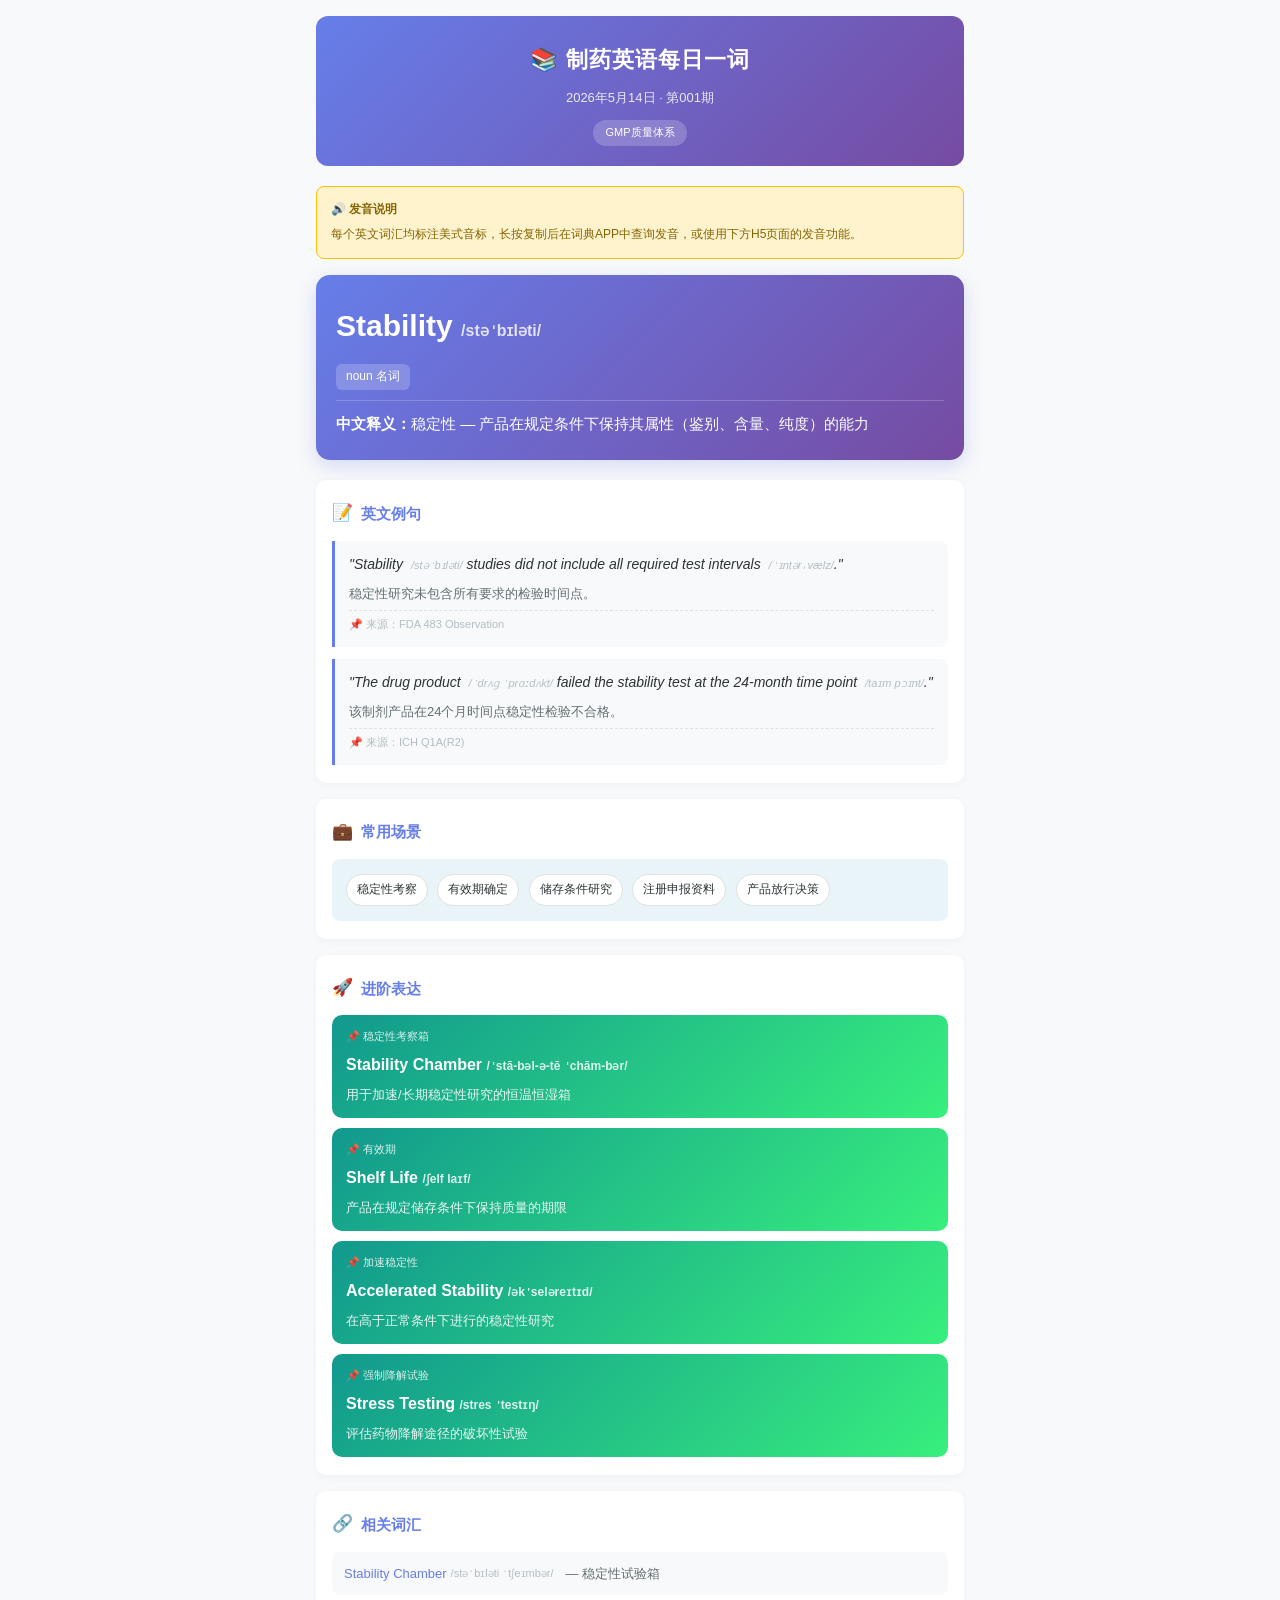
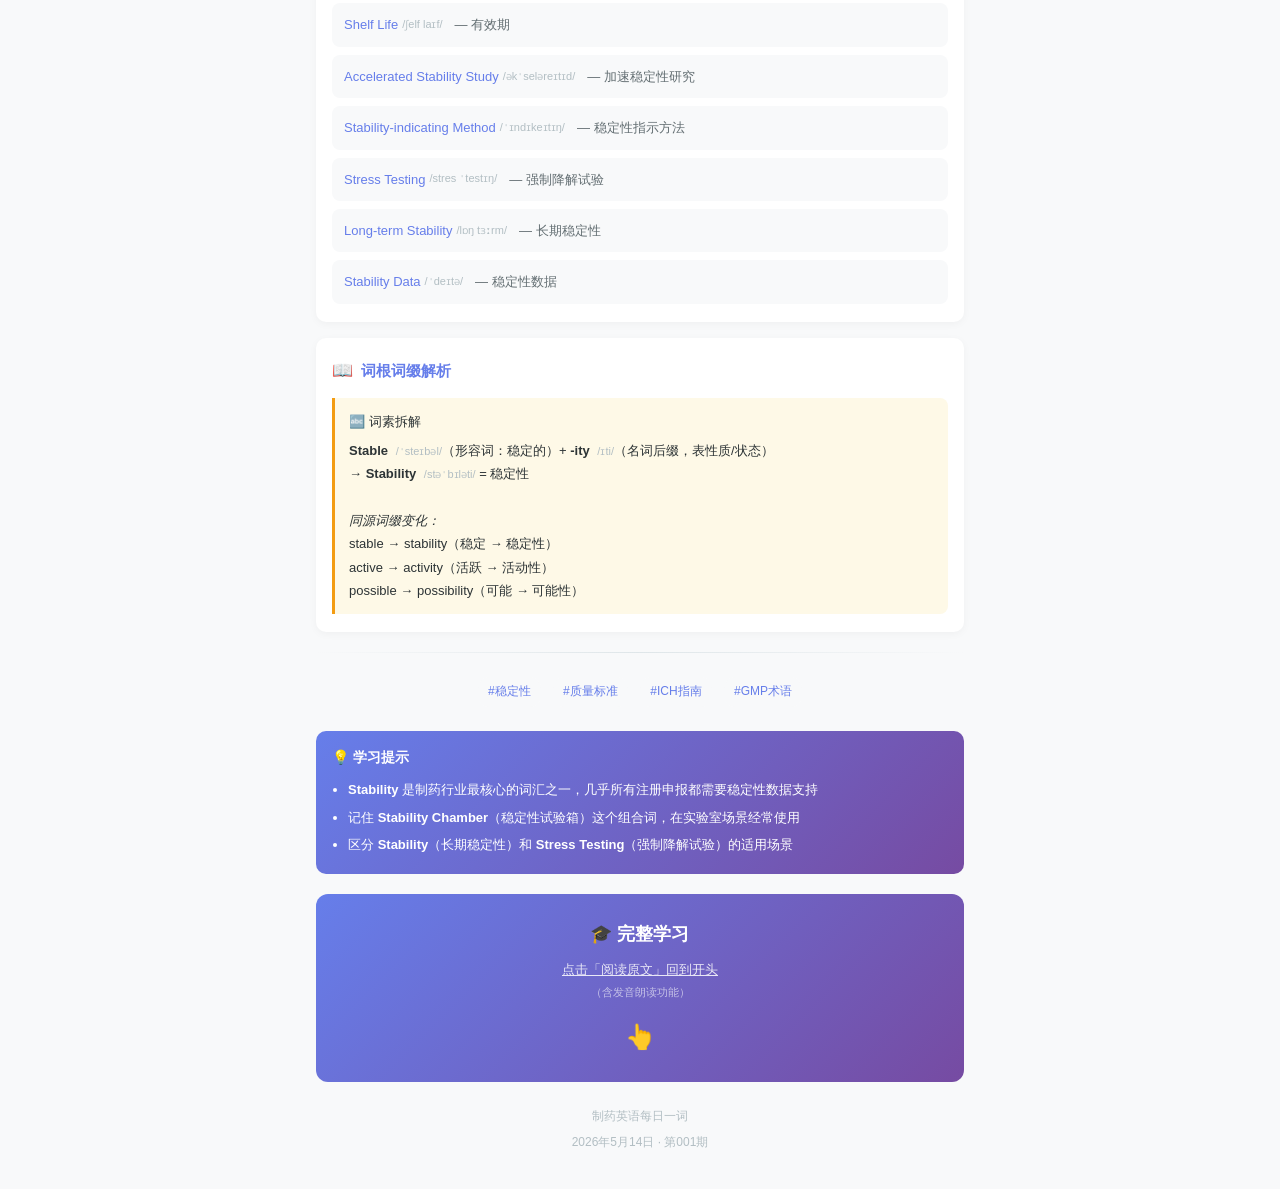
==== pharma-english-daily-2026-05-13.html @ dde08294 "Upload pharma-english-daily-2026-05-13.html" ====
<!DOCTYPE html>
<html lang="zh-CN">
<head>
    <meta charset="UTF-8">
    <meta name="viewport" content="width=device-width, initial-scale=1.0, maximum-scale=1.0, user-scalable=no">
    <title>📚 制药英语每日一词 | Stability 稳定性</title>
    <style>
        * { margin: 0; padding: 0; box-sizing: border-box; }
        body {
            font-family: -apple-system, BlinkMacSystemFont, "PingFang SC", "Microsoft YaHei", sans-serif;
            font-size: 16px;
            line-height: 1.8;
            color: #2d3436;
            background: #f8f9fa;
            max-width: 680px;
            margin: 0 auto;
            padding: 16px;
        }
        /* ===== 头部 ===== */
        .header {
            text-align: center;
            padding: 24px 16px 20px;
            background: linear-gradient(135deg, #667eea 0%, #764ba2 100%);
            border-radius: 12px;
            margin-bottom: 20px;
            color: white;
        }
        .header .title { font-size: 22px; font-weight: 700; margin-bottom: 6px; letter-spacing: 1px; }
        .header .meta { font-size: 13px; opacity: 0.85; margin-bottom: 8px; }
        .header .badge { display: inline-block; background: rgba(255,255,255,0.2); padding: 3px 12px; border-radius: 20px; font-size: 11px; }

        /* ===== 核心卡片 ===== */
        .word-card {
            background: linear-gradient(135deg, #667eea 0%, #764ba2 100%);
            color: white; padding: 24px 20px; border-radius: 14px; margin-bottom: 20px;
            box-shadow: 0 6px 20px rgba(102,126,234,0.25);
        }
        .word-card .word { font-size: 30px; font-weight: 700; margin-bottom: 8px; }
        .word-card .phonetic { font-size: 14px; opacity: 0.85; margin-bottom: 10px; }
        .word-card .pos { display: inline-block; background: rgba(255,255,255,0.2); padding: 2px 10px; border-radius: 6px; font-size: 12px; margin-bottom: 10px; }
        .word-card .def { font-size: 15px; padding-top: 10px; border-top: 1px solid rgba(255,255,255,0.2); line-height: 1.7; }

        /* ===== 内容区块 ===== */
        .section { background: white; border-radius: 10px; padding: 18px 16px; margin-bottom: 16px; box-shadow: 0 2px 8px rgba(0,0,0,0.04); }
        .section-title { font-size: 15px; font-weight: 600; color: #667eea; margin-bottom: 12px; display: flex; align-items: center; }
        .section-title .icon { margin-right: 8px; font-size: 17px; }

        /* ===== 例句/引用 ===== */
        .example { background: #f8f9fa; border-left: 3px solid #667eea; padding: 12px 14px; border-radius: 0 8px 8px 0; margin-bottom: 12px; }
        .example:last-child { margin-bottom: 0; }
        .example-en { font-style: italic; font-size: 14px; color: #2d3436; margin-bottom: 6px; line-height: 1.7; }
        .example-cn { font-size: 13px; color: #636e72; margin-bottom: 4px; }
        .example-source { font-size: 11px; color: #b2bec3; padding-top: 4px; border-top: 1px dashed #e0e0e0; }

        /* ===== 场景标签 ===== */
        .scenario { background: #e8f4f8; border-radius: 8px; padding: 12px 14px; }
        .scenario-tag { display: inline-block; background: white; padding: 4px 10px; border-radius: 20px; font-size: 12px; margin: 3px 5px 3px 0; color: #2d3436; border: 1px solid #e0e0e0; }

        /* ===== 进阶卡片 ===== */
        .advanced { background: linear-gradient(135deg, #11998e 0%, #38ef7d 100%); color: white; border-radius: 10px; padding: 12px 14px; margin-bottom: 10px; }
        .advanced:last-child { margin-bottom: 0; }
        .advanced-label { font-size: 11px; opacity: 0.85; margin-bottom: 4px; }
        .advanced-phrase { font-size: 16px; font-weight: 600; margin-bottom: 3px; }
        .advanced-phonetic { font-size: 12px; opacity: 0.85; margin-bottom: 3px; }
        .advanced-meaning { font-size: 13px; opacity: 0.9; }

        /* ===== 相关列表 ===== */
        .related { display: flex; flex-direction: column; gap: 8px; }
        .related-item { background: #f8f9fa; padding: 10px 12px; border-radius: 8px; font-size: 13px; display: flex; align-items: center; flex-wrap: wrap; }
        .related-en { color: #667eea; font-weight: 500; }
        .related-phonetic { color: #b2bec3; font-size: 11px; margin-left: 4px; }
        .related-cn { color: #636e72; margin-left: 12px; }

        /* ===== 词根词缀 ===== */
        .etymology { background: #fef9e7; border-left: 3px solid #f39c12; padding: 12px 14px; border-radius: 0 8px 8px 0; }
        .etymology-title { font-size: 12px; color: #d68910; margin-bottom: 5px; }
        .etymology p { font-size: 13px; color: #2d3436; line-height: 1.8; }

        /* ===== 分隔线 ===== */
        .divider { height: 1px; background: linear-gradient(to right, transparent, #dfe6e9, transparent); margin: 20px 0; }

        /* ===== 标签 ===== */
        .tags { text-align: center; margin: 20px 0; }
        .tag { display: inline-block; background: #f8f9fa; color: #667eea; padding: 4px 10px; border-radius: 12px; font-size: 12px; margin: 4px; }

        /* ===== 学习提示 ===== */
        .tip { background: linear-gradient(135deg, #667eea 0%, #764ba2 100%); color: white; border-radius: 10px; padding: 14px 16px; margin-top: 16px; font-size: 13px; line-height: 1.8; }
        .tip-title { font-size: 14px; font-weight: 600; margin-bottom: 8px; }
        .tip li { margin-left: 16px; margin-bottom: 4px; }

        /* ===== 结尾引导 ===== */
        .ending { text-align: center; padding: 24px 16px; background: linear-gradient(135deg, #667eea 0%, #764ba2 100%); color: white; border-radius: 12px; margin-top: 20px; }
        .ending-title { font-size: 18px; font-weight: 700; margin-bottom: 8px; }
        .ending-desc { font-size: 13px; opacity: 0.85; line-height: 1.7; margin-bottom: 12px; }
        .ending-arrow { font-size: 24px; }

        /* ===== 底部 ===== */
        .footer { text-align: center; padding: 20px 0; color: #b2bec3; font-size: 12px; }

        /* ===== 发音辅助说明 ===== */
        .pronunciation-note { 
            background: #fff3cd; 
            border: 1px solid #ffc107; 
            border-radius: 8px; 
            padding: 12px 14px; 
            margin-bottom: 16px;
            font-size: 12px;
            color: #856404;
        }
        .pronunciation-note .title { font-weight: 600; margin-bottom: 4px; }

        /* ===== 手机适配 ===== */
        @media (max-width: 480px) {
            body { font-size: 15px; padding: 12px; }
            .word-card .word { font-size: 26px; }
        }
    </style>
</head>
<body id="top">
    <!-- ===== 头部 ===== -->
    <div class="header">
        <h1 class="title">📚 制药英语每日一词</h1>
        <p class="meta">2026年5月14日 · 第001期</p>
        <span class="badge">GMP质量体系</span>
    </div>

    <!-- ===== 发音辅助说明 ===== -->
    <div class="pronunciation-note">
        <p class="title">🔊 发音说明</p>
        <p>每个英文词汇均标注美式音标，长按复制后在词典APP中查询发音，或使用下方H5页面的发音功能。</p>
    </div>

    <!-- ===== 核心卡片 ===== -->
    <div class="word-card">
        <h2 class="word">Stability <span style="font-size:16px;opacity:0.8;">/stəˈbɪləti/</span></h2>
        <span class="pos">noun 名词</span>
        <div class="def"><strong>中文释义：</strong>稳定性 — 产品在规定条件下保持其属性（鉴别、含量、纯度）的能力</div>
    </div>

    <!-- ===== 例句 ===== -->
    <div class="section">
        <h3 class="section-title"><span class="icon">📝</span>英文例句</h3>
        <div class="example">
            <p class="example-en">"Stability <span class="related-phonetic">/stəˈbɪləti/</span> studies did not include all required test intervals <span class="related-phonetic">/ˈɪntərˌvælz/</span>."</p>
            <p class="example-cn">稳定性研究未包含所有要求的检验时间点。</p>
            <p class="example-source">📌 来源：FDA 483 Observation</p>
        </div>
        <div class="example">
            <p class="example-en">"The drug product <span class="related-phonetic">/ˈdrʌɡ ˈprɑːdʌkt/</span> failed the stability test at the 24-month time point <span class="related-phonetic">/taɪm pɔɪnt/</span>."</p>
            <p class="example-cn">该制剂产品在24个月时间点稳定性检验不合格。</p>
            <p class="example-source">📌 来源：ICH Q1A(R2)</p>
        </div>
    </div>

    <!-- ===== 常用场景 ===== -->
    <div class="section">
        <h3 class="section-title"><span class="icon">💼</span>常用场景</h3>
        <div class="scenario">
            <span class="scenario-tag">稳定性考察</span>
            <span class="scenario-tag">有效期确定</span>
            <span class="scenario-tag">储存条件研究</span>
            <span class="scenario-tag">注册申报资料</span>
            <span class="scenario-tag">产品放行决策</span>
        </div>
    </div>

    <!-- ===== 进阶表达 ===== -->
    <div class="section">
        <h3 class="section-title"><span class="icon">🚀</span>进阶表达</h3>
        <div class="advanced">
            <p class="advanced-label">📌 稳定性考察箱</p>
            <p class="advanced-phrase">Stability Chamber <span class="advanced-phonetic">/ˈstā-bəl-ə-tē ˈchām-bər/</span></p>
            <p class="advanced-meaning">用于加速/长期稳定性研究的恒温恒湿箱</p>
        </div>
        <div class="advanced">
            <p class="advanced-label">📌 有效期</p>
            <p class="advanced-phrase">Shelf Life <span class="advanced-phonetic">/ʃelf laɪf/</span></p>
            <p class="advanced-meaning">产品在规定储存条件下保持质量的期限</p>
        </div>
        <div class="advanced">
            <p class="advanced-label">📌 加速稳定性</p>
            <p class="advanced-phrase">Accelerated Stability <span class="advanced-phonetic">/əkˈseləreɪtɪd/</span></p>
            <p class="advanced-meaning">在高于正常条件下进行的稳定性研究</p>
        </div>
        <div class="advanced">
            <p class="advanced-label">📌 强制降解试验</p>
            <p class="advanced-phrase">Stress Testing <span class="advanced-phonetic">/stres ˈtestɪŋ/</span></p>
            <p class="advanced-meaning">评估药物降解途径的破坏性试验</p>
        </div>
    </div>

    <!-- ===== 相关词汇 ===== -->
    <div class="section">
        <h3 class="section-title"><span class="icon">🔗</span>相关词汇</h3>
        <div class="related">
            <div class="related-item">
                <span class="related-en">Stability Chamber</span>
                <span class="related-phonetic">/stəˈbɪləti ˈtʃeɪmbər/</span>
                <span class="related-cn">— 稳定性试验箱</span>
            </div>
            <div class="related-item">
                <span class="related-en">Shelf Life</span>
                <span class="related-phonetic">/ʃelf laɪf/</span>
                <span class="related-cn">— 有效期</span>
            </div>
            <div class="related-item">
                <span class="related-en">Accelerated Stability Study</span>
                <span class="related-phonetic">/əkˈseləreɪtɪd/</span>
                <span class="related-cn">— 加速稳定性研究</span>
            </div>
            <div class="related-item">
                <span class="related-en">Stability-indicating Method</span>
                <span class="related-phonetic">/ˈɪndɪkeɪtɪŋ/</span>
                <span class="related-cn">— 稳定性指示方法</span>
            </div>
            <div class="related-item">
                <span class="related-en">Stress Testing</span>
                <span class="related-phonetic">/stres ˈtestɪŋ/</span>
                <span class="related-cn">— 强制降解试验</span>
            </div>
            <div class="related-item">
                <span class="related-en">Long-term Stability</span>
                <span class="related-phonetic">/lɒŋ tɜːrm/</span>
                <span class="related-cn">— 长期稳定性</span>
            </div>
            <div class="related-item">
                <span class="related-en">Stability Data</span>
                <span class="related-phonetic">/ˈdeɪtə/</span>
                <span class="related-cn">— 稳定性数据</span>
            </div>
        </div>
    </div>

    <!-- ===== 词根词缀 ===== -->
    <div class="section">
        <h3 class="section-title"><span class="icon">📖</span>词根词缀解析</h3>
        <div class="etymology">
            <p class="etymology-title">🔤 词素拆解</p>
            <p><strong>Stable</strong> <span class="related-phonetic">/ˈsteɪbəl/</span>（形容词：稳定的）+ <strong>-ity</strong> <span class="related-phonetic">/ɪti/</span>（名词后缀，表性质/状态）<br>
            → <strong>Stability</strong> <span class="related-phonetic">/stəˈbɪləti/</span> = 稳定性<br><br>
            <em>同源词缀变化：</em><br>
            stable → stability（稳定 → 稳定性）<br>
            active → activity（活跃 → 活动性）<br>
            possible → possibility（可能 → 可能性）</p>
        </div>
    </div>

    <div class="divider"></div>

    <!-- ===== 标签 ===== -->
    <div class="tags">
        <span class="tag">#稳定性</span>
        <span class="tag">#质量标准</span>
        <span class="tag">#ICH指南</span>
        <span class="tag">#GMP术语</span>
    </div>

    <!-- ===== 学习提示 ===== -->
    <div class="tip">
        <h4 class="tip-title">💡 学习提示</h4>
        <ul>
            <li><strong>Stability</strong> 是制药行业最核心的词汇之一，几乎所有注册申报都需要稳定性数据支持</li>
            <li>记住 <strong>Stability Chamber</strong>（稳定性试验箱）这个组合词，在实验室场景经常使用</li>
            <li>区分 <strong>Stability</strong>（长期稳定性）和 <strong>Stress Testing</strong>（强制降解试验）的适用场景</li>
        </ul>
    </div>

    <!-- ===== 结尾引导 ===== -->
    <div class="ending">
        <h3 class="ending-title">🎓 完整学习</h3>
        <p class="ending-desc"><a href="#top" style="color:#fff;text-decoration:underline;">点击「阅读原文」回到开头</a><br><span style="font-size:11px;opacity:0.7;">（含发音朗读功能）</span></p>
        <p class="ending-arrow">👆</p>
    </div>

    <!-- ===== 底部 ===== -->
    <div class="footer">
        <p style="margin-top:4px;">制药英语每日一词</p>
        <p style="margin-top:4px;">2026年5月14日 · 第001期</p>
    </div>
</body>
</html>
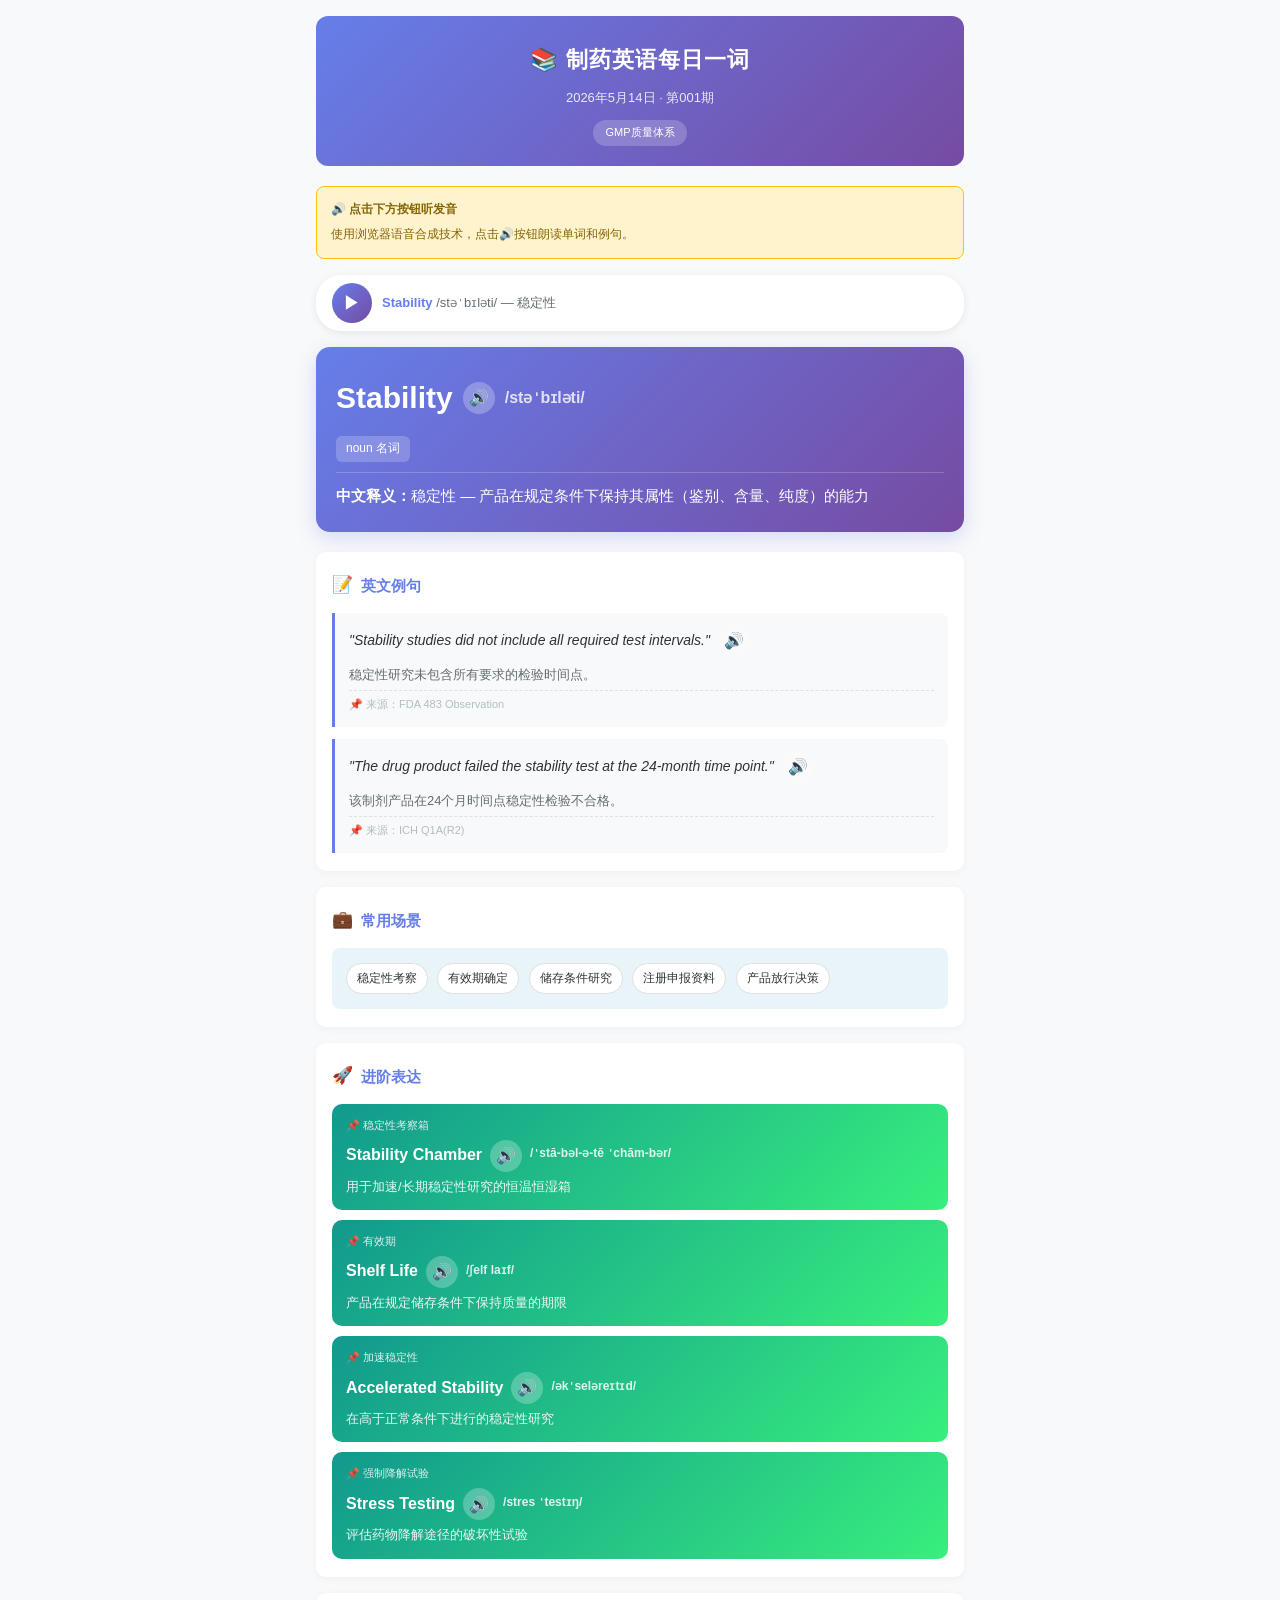
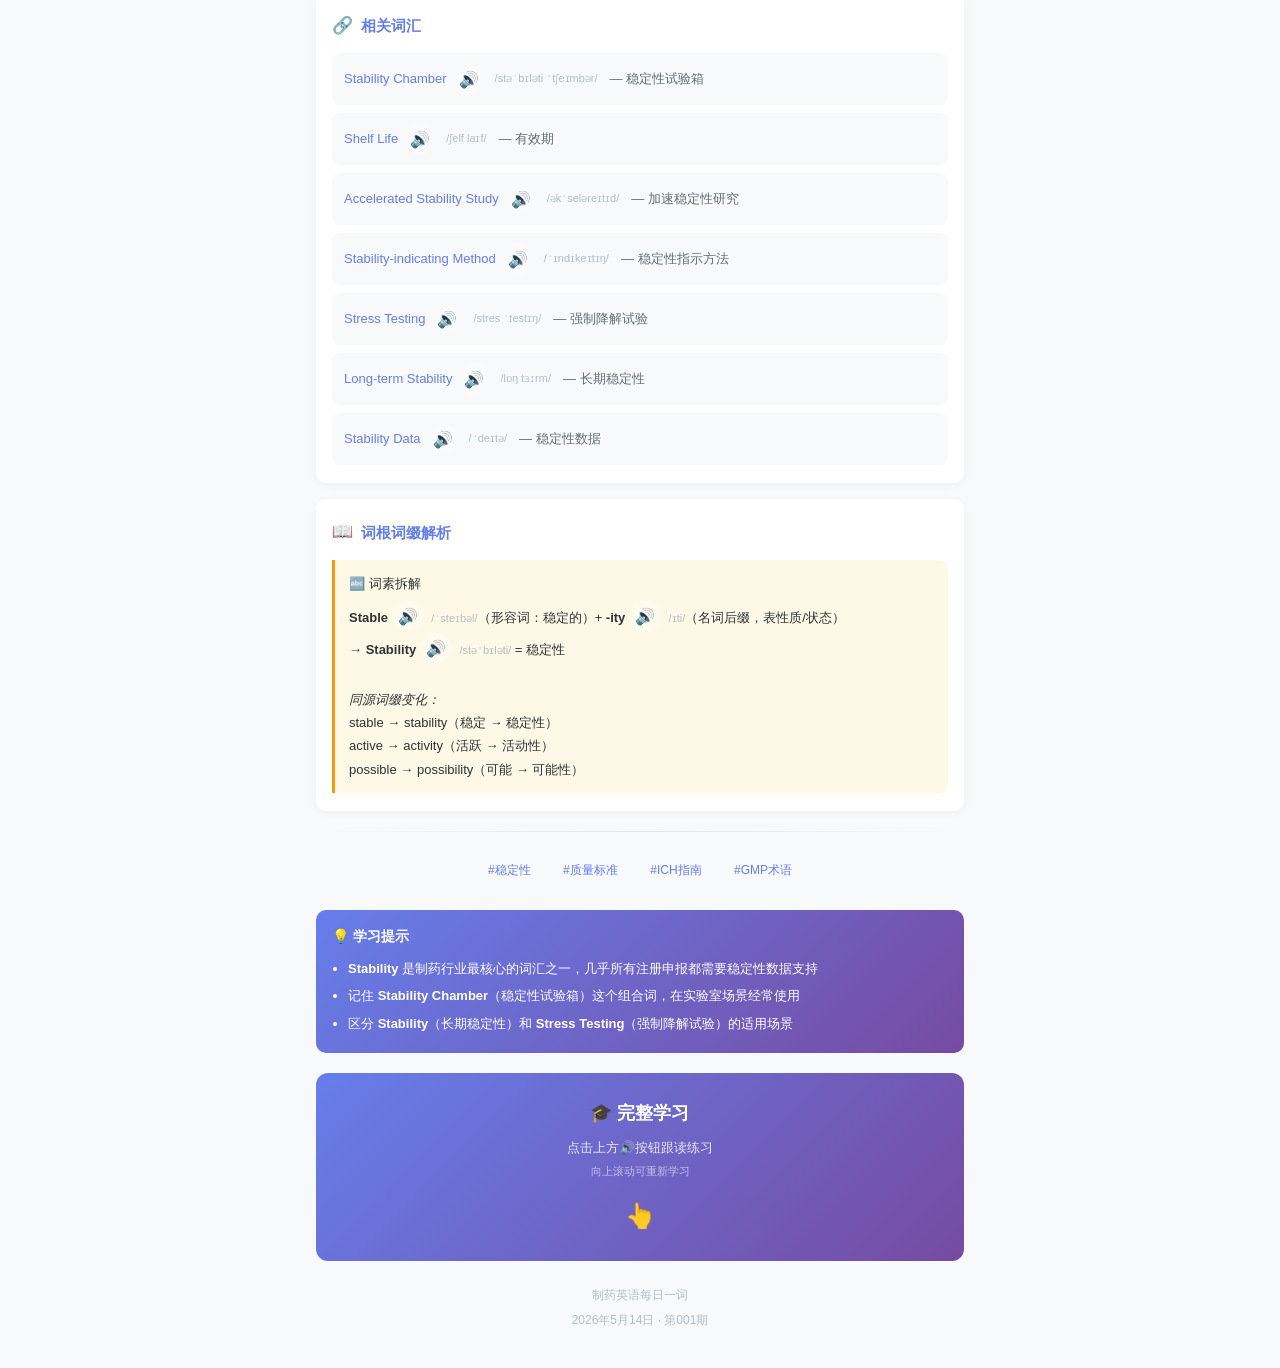
==== commit 43c9da23: "Upload pharma-english-daily-2026-05-13.html" ====
--- a/pharma-english-daily-2026-05-13.html
+++ b/pharma-english-daily-2026-05-13.html
@@ -16,7 +16,6 @@
             margin: 0 auto;
             padding: 16px;
         }
-        /* ===== 头部 ===== */
         .header {
             text-align: center;
             padding: 24px 16px 20px;
@@ -29,87 +28,135 @@
         .header .meta { font-size: 13px; opacity: 0.85; margin-bottom: 8px; }
         .header .badge { display: inline-block; background: rgba(255,255,255,0.2); padding: 3px 12px; border-radius: 20px; font-size: 11px; }
 
-        /* ===== 核心卡片 ===== */
         .word-card {
             background: linear-gradient(135deg, #667eea 0%, #764ba2 100%);
             color: white; padding: 24px 20px; border-radius: 14px; margin-bottom: 20px;
             box-shadow: 0 6px 20px rgba(102,126,234,0.25);
         }
-        .word-card .word { font-size: 30px; font-weight: 700; margin-bottom: 8px; }
+        .word-card .word { font-size: 30px; font-weight: 700; margin-bottom: 8px; display: flex; align-items: center; gap: 10px; }
         .word-card .phonetic { font-size: 14px; opacity: 0.85; margin-bottom: 10px; }
         .word-card .pos { display: inline-block; background: rgba(255,255,255,0.2); padding: 2px 10px; border-radius: 6px; font-size: 12px; margin-bottom: 10px; }
         .word-card .def { font-size: 15px; padding-top: 10px; border-top: 1px solid rgba(255,255,255,0.2); line-height: 1.7; }
 
-        /* ===== 内容区块 ===== */
         .section { background: white; border-radius: 10px; padding: 18px 16px; margin-bottom: 16px; box-shadow: 0 2px 8px rgba(0,0,0,0.04); }
         .section-title { font-size: 15px; font-weight: 600; color: #667eea; margin-bottom: 12px; display: flex; align-items: center; }
         .section-title .icon { margin-right: 8px; font-size: 17px; }
 
-        /* ===== 例句/引用 ===== */
         .example { background: #f8f9fa; border-left: 3px solid #667eea; padding: 12px 14px; border-radius: 0 8px 8px 0; margin-bottom: 12px; }
         .example:last-child { margin-bottom: 0; }
-        .example-en { font-style: italic; font-size: 14px; color: #2d3436; margin-bottom: 6px; line-height: 1.7; }
+        .example-en { font-style: italic; font-size: 14px; color: #2d3436; margin-bottom: 6px; line-height: 1.7; display: flex; align-items: center; gap: 8px; }
         .example-cn { font-size: 13px; color: #636e72; margin-bottom: 4px; }
         .example-source { font-size: 11px; color: #b2bec3; padding-top: 4px; border-top: 1px dashed #e0e0e0; }
 
-        /* ===== 场景标签 ===== */
         .scenario { background: #e8f4f8; border-radius: 8px; padding: 12px 14px; }
         .scenario-tag { display: inline-block; background: white; padding: 4px 10px; border-radius: 20px; font-size: 12px; margin: 3px 5px 3px 0; color: #2d3436; border: 1px solid #e0e0e0; }
 
-        /* ===== 进阶卡片 ===== */
         .advanced { background: linear-gradient(135deg, #11998e 0%, #38ef7d 100%); color: white; border-radius: 10px; padding: 12px 14px; margin-bottom: 10px; }
         .advanced:last-child { margin-bottom: 0; }
         .advanced-label { font-size: 11px; opacity: 0.85; margin-bottom: 4px; }
-        .advanced-phrase { font-size: 16px; font-weight: 600; margin-bottom: 3px; }
+        .advanced-phrase { font-size: 16px; font-weight: 600; margin-bottom: 3px; display: flex; align-items: center; gap: 8px; }
         .advanced-phonetic { font-size: 12px; opacity: 0.85; margin-bottom: 3px; }
         .advanced-meaning { font-size: 13px; opacity: 0.9; }
 
-        /* ===== 相关列表 ===== */
         .related { display: flex; flex-direction: column; gap: 8px; }
         .related-item { background: #f8f9fa; padding: 10px 12px; border-radius: 8px; font-size: 13px; display: flex; align-items: center; flex-wrap: wrap; }
-        .related-en { color: #667eea; font-weight: 500; }
+        .related-en { color: #667eea; font-weight: 500; display: flex; align-items: center; gap: 6px; }
         .related-phonetic { color: #b2bec3; font-size: 11px; margin-left: 4px; }
         .related-cn { color: #636e72; margin-left: 12px; }
 
-        /* ===== 词根词缀 ===== */
         .etymology { background: #fef9e7; border-left: 3px solid #f39c12; padding: 12px 14px; border-radius: 0 8px 8px 0; }
         .etymology-title { font-size: 12px; color: #d68910; margin-bottom: 5px; }
         .etymology p { font-size: 13px; color: #2d3436; line-height: 1.8; }
 
-        /* ===== 分隔线 ===== */
         .divider { height: 1px; background: linear-gradient(to right, transparent, #dfe6e9, transparent); margin: 20px 0; }
-
-        /* ===== 标签 ===== */
         .tags { text-align: center; margin: 20px 0; }
         .tag { display: inline-block; background: #f8f9fa; color: #667eea; padding: 4px 10px; border-radius: 12px; font-size: 12px; margin: 4px; }
 
-        /* ===== 学习提示 ===== */
         .tip { background: linear-gradient(135deg, #667eea 0%, #764ba2 100%); color: white; border-radius: 10px; padding: 14px 16px; margin-top: 16px; font-size: 13px; line-height: 1.8; }
         .tip-title { font-size: 14px; font-weight: 600; margin-bottom: 8px; }
         .tip li { margin-left: 16px; margin-bottom: 4px; }
 
-        /* ===== 结尾引导 ===== */
         .ending { text-align: center; padding: 24px 16px; background: linear-gradient(135deg, #667eea 0%, #764ba2 100%); color: white; border-radius: 12px; margin-top: 20px; }
         .ending-title { font-size: 18px; font-weight: 700; margin-bottom: 8px; }
         .ending-desc { font-size: 13px; opacity: 0.85; line-height: 1.7; margin-bottom: 12px; }
         .ending-arrow { font-size: 24px; }
-
-        /* ===== 底部 ===== */
         .footer { text-align: center; padding: 20px 0; color: #b2bec3; font-size: 12px; }
 
-        /* ===== 发音辅助说明 ===== */
-        .pronunciation-note { 
-            background: #fff3cd; 
-            border: 1px solid #ffc107; 
-            border-radius: 8px; 
-            padding: 12px 14px; 
+        .pronunciation-note {
+            background: #fff3cd;
+            border: 1px solid #ffc107;
+            border-radius: 8px;
+            padding: 12px 14px;
             margin-bottom: 16px;
             font-size: 12px;
             color: #856404;
         }
         .pronunciation-note .title { font-weight: 600; margin-bottom: 4px; }
 
-        /* ===== 手机适配 ===== */
+        /* 发音按钮样式 */
+        .speak-btn {
+            display: inline-flex;
+            align-items: center;
+            justify-content: center;
+            width: 32px;
+            height: 32px;
+            background: rgba(255,255,255,0.25);
+            border: none;
+            border-radius: 50%;
+            cursor: pointer;
+            font-size: 16px;
+            transition: all 0.2s;
+            flex-shrink: 0;
+        }
+        .speak-btn:hover {
+            background: rgba(255,255,255,0.4);
+            transform: scale(1.1);
+        }
+        .speak-btn:active {
+            transform: scale(0.95);
+        }
+        .speak-btn.playing {
+            background: #fff;
+            animation: pulse 1s infinite;
+        }
+        @keyframes pulse {
+            0%, 100% { box-shadow: 0 0 0 0 rgba(255,255,255,0.4); }
+            50% { box-shadow: 0 0 0 10px rgba(255,255,255,0); }
+        }
+
+        /* 播放控制条 */
+        .audio-bar {
+            background: white;
+            border-radius: 25px;
+            padding: 8px 16px;
+            margin-bottom: 16px;
+            display: flex;
+            align-items: center;
+            gap: 10px;
+            box-shadow: 0 2px 8px rgba(0,0,0,0.08);
+        }
+        .audio-bar .play-btn {
+            width: 40px;
+            height: 40px;
+            background: linear-gradient(135deg, #667eea 0%, #764ba2 100%);
+            border: none;
+            border-radius: 50%;
+            color: white;
+            font-size: 18px;
+            cursor: pointer;
+            display: flex;
+            align-items: center;
+            justify-content: center;
+        }
+        .audio-bar .play-text {
+            flex: 1;
+            font-size: 13px;
+            color: #636e72;
+        }
+        .audio-bar .play-text strong {
+            color: #667eea;
+        }
+
         @media (max-width: 480px) {
             body { font-size: 15px; padding: 12px; }
             .word-card .word { font-size: 26px; }
@@ -117,42 +164,58 @@
     </style>
 </head>
 <body id="top">
-    <!-- ===== 头部 ===== -->
+    <!-- 头部 -->
     <div class="header">
         <h1 class="title">📚 制药英语每日一词</h1>
         <p class="meta">2026年5月14日 · 第001期</p>
         <span class="badge">GMP质量体系</span>
     </div>
 
-    <!-- ===== 发音辅助说明 ===== -->
+    <!-- 发音说明 -->
     <div class="pronunciation-note">
-        <p class="title">🔊 发音说明</p>
-        <p>每个英文词汇均标注美式音标，长按复制后在词典APP中查询发音，或使用下方H5页面的发音功能。</p>
-    </div>
-
-    <!-- ===== 核心卡片 ===== -->
+        <p class="title">🔊 点击下方按钮听发音</p>
+        <p>使用浏览器语音合成技术，点击🔊按钮朗读单词和例句。</p>
+    </div>
+
+    <!-- 播放控制条 -->
+    <div class="audio-bar">
+        <button class="play-btn" onclick="speakAll()">▶</button>
+        <span class="play-text"><strong>Stability</strong> /stəˈbɪləti/ — 稳定性</span>
+    </div>
+
+    <!-- 核心卡片 -->
     <div class="word-card">
-        <h2 class="word">Stability <span style="font-size:16px;opacity:0.8;">/stəˈbɪləti/</span></h2>
+        <h2 class="word">
+            Stability
+            <button class="speak-btn" onclick="speak('Stability')">🔊</button>
+            <span style="font-size:16px;opacity:0.8;">/stəˈbɪləti/</span>
+        </h2>
         <span class="pos">noun 名词</span>
         <div class="def"><strong>中文释义：</strong>稳定性 — 产品在规定条件下保持其属性（鉴别、含量、纯度）的能力</div>
     </div>
 
-    <!-- ===== 例句 ===== -->
+    <!-- 例句 -->
     <div class="section">
         <h3 class="section-title"><span class="icon">📝</span>英文例句</h3>
         <div class="example">
-            <p class="example-en">"Stability <span class="related-phonetic">/stəˈbɪləti/</span> studies did not include all required test intervals <span class="related-phonetic">/ˈɪntərˌvælz/</span>."</p>
+            <p class="example-en">
+                "Stability studies did not include all required test intervals."
+                <button class="speak-btn" onclick="speak('Stability studies did not include all required test intervals.')">🔊</button>
+            </p>
             <p class="example-cn">稳定性研究未包含所有要求的检验时间点。</p>
             <p class="example-source">📌 来源：FDA 483 Observation</p>
         </div>
         <div class="example">
-            <p class="example-en">"The drug product <span class="related-phonetic">/ˈdrʌɡ ˈprɑːdʌkt/</span> failed the stability test at the 24-month time point <span class="related-phonetic">/taɪm pɔɪnt/</span>."</p>
+            <p class="example-en">
+                "The drug product failed the stability test at the 24-month time point."
+                <button class="speak-btn" onclick="speak('The drug product failed the stability test at the 24-month time point.')">🔊</button>
+            </p>
             <p class="example-cn">该制剂产品在24个月时间点稳定性检验不合格。</p>
             <p class="example-source">📌 来源：ICH Q1A(R2)</p>
         </div>
     </div>
 
-    <!-- ===== 常用场景 ===== -->
+    <!-- 常用场景 -->
     <div class="section">
         <h3 class="section-title"><span class="icon">💼</span>常用场景</h3>
         <div class="scenario">
@@ -164,90 +227,135 @@
         </div>
     </div>
 
-    <!-- ===== 进阶表达 ===== -->
+    <!-- 进阶表达 -->
     <div class="section">
         <h3 class="section-title"><span class="icon">🚀</span>进阶表达</h3>
         <div class="advanced">
             <p class="advanced-label">📌 稳定性考察箱</p>
-            <p class="advanced-phrase">Stability Chamber <span class="advanced-phonetic">/ˈstā-bəl-ə-tē ˈchām-bər/</span></p>
+            <p class="advanced-phrase">
+                Stability Chamber
+                <button class="speak-btn" onclick="speak('Stability Chamber')">🔊</button>
+                <span class="advanced-phonetic">/ˈstā-bəl-ə-tē ˈchām-bər/</span>
+            </p>
             <p class="advanced-meaning">用于加速/长期稳定性研究的恒温恒湿箱</p>
         </div>
         <div class="advanced">
             <p class="advanced-label">📌 有效期</p>
-            <p class="advanced-phrase">Shelf Life <span class="advanced-phonetic">/ʃelf laɪf/</span></p>
+            <p class="advanced-phrase">
+                Shelf Life
+                <button class="speak-btn" onclick="speak('Shelf Life')">🔊</button>
+                <span class="advanced-phonetic">/ʃelf laɪf/</span>
+            </p>
             <p class="advanced-meaning">产品在规定储存条件下保持质量的期限</p>
         </div>
         <div class="advanced">
             <p class="advanced-label">📌 加速稳定性</p>
-            <p class="advanced-phrase">Accelerated Stability <span class="advanced-phonetic">/əkˈseləreɪtɪd/</span></p>
+            <p class="advanced-phrase">
+                Accelerated Stability
+                <button class="speak-btn" onclick="speak('Accelerated Stability')">🔊</button>
+                <span class="advanced-phonetic">/əkˈseləreɪtɪd/</span>
+            </p>
             <p class="advanced-meaning">在高于正常条件下进行的稳定性研究</p>
         </div>
         <div class="advanced">
             <p class="advanced-label">📌 强制降解试验</p>
-            <p class="advanced-phrase">Stress Testing <span class="advanced-phonetic">/stres ˈtestɪŋ/</span></p>
+            <p class="advanced-phrase">
+                Stress Testing
+                <button class="speak-btn" onclick="speak('Stress Testing')">🔊</button>
+                <span class="advanced-phonetic">/stres ˈtestɪŋ/</span>
+            </p>
             <p class="advanced-meaning">评估药物降解途径的破坏性试验</p>
         </div>
     </div>
 
-    <!-- ===== 相关词汇 ===== -->
+    <!-- 相关词汇 -->
     <div class="section">
         <h3 class="section-title"><span class="icon">🔗</span>相关词汇</h3>
         <div class="related">
             <div class="related-item">
-                <span class="related-en">Stability Chamber</span>
-                <span class="related-phonetic">/stəˈbɪləti ˈtʃeɪmbər/</span>
+                <span class="related-en">
+                    Stability Chamber
+                    <button class="speak-btn" onclick="speak('Stability Chamber')">🔊</button>
+                    <span class="related-phonetic">/stəˈbɪləti ˈtʃeɪmbər/</span>
+                </span>
                 <span class="related-cn">— 稳定性试验箱</span>
             </div>
             <div class="related-item">
-                <span class="related-en">Shelf Life</span>
-                <span class="related-phonetic">/ʃelf laɪf/</span>
+                <span class="related-en">
+                    Shelf Life
+                    <button class="speak-btn" onclick="speak('Shelf Life')">🔊</button>
+                    <span class="related-phonetic">/ʃelf laɪf/</span>
+                </span>
                 <span class="related-cn">— 有效期</span>
             </div>
             <div class="related-item">
-                <span class="related-en">Accelerated Stability Study</span>
-                <span class="related-phonetic">/əkˈseləreɪtɪd/</span>
+                <span class="related-en">
+                    Accelerated Stability Study
+                    <button class="speak-btn" onclick="speak('Accelerated Stability Study')">🔊</button>
+                    <span class="related-phonetic">/əkˈseləreɪtɪd/</span>
+                </span>
                 <span class="related-cn">— 加速稳定性研究</span>
             </div>
             <div class="related-item">
-                <span class="related-en">Stability-indicating Method</span>
-                <span class="related-phonetic">/ˈɪndɪkeɪtɪŋ/</span>
+                <span class="related-en">
+                    Stability-indicating Method
+                    <button class="speak-btn" onclick="speak('Stability-indicating Method')">🔊</button>
+                    <span class="related-phonetic">/ˈɪndɪkeɪtɪŋ/</span>
+                </span>
                 <span class="related-cn">— 稳定性指示方法</span>
             </div>
             <div class="related-item">
-                <span class="related-en">Stress Testing</span>
-                <span class="related-phonetic">/stres ˈtestɪŋ/</span>
+                <span class="related-en">
+                    Stress Testing
+                    <button class="speak-btn" onclick="speak('Stress Testing')">🔊</button>
+                    <span class="related-phonetic">/stres ˈtestɪŋ/</span>
+                </span>
                 <span class="related-cn">— 强制降解试验</span>
             </div>
             <div class="related-item">
-                <span class="related-en">Long-term Stability</span>
-                <span class="related-phonetic">/lɒŋ tɜːrm/</span>
+                <span class="related-en">
+                    Long-term Stability
+                    <button class="speak-btn" onclick="speak('Long-term Stability')">🔊</button>
+                    <span class="related-phonetic">/lɒŋ tɜːrm/</span>
+                </span>
                 <span class="related-cn">— 长期稳定性</span>
             </div>
             <div class="related-item">
-                <span class="related-en">Stability Data</span>
-                <span class="related-phonetic">/ˈdeɪtə/</span>
+                <span class="related-en">
+                    Stability Data
+                    <button class="speak-btn" onclick="speak('Stability Data')">🔊</button>
+                    <span class="related-phonetic">/ˈdeɪtə/</span>
+                </span>
                 <span class="related-cn">— 稳定性数据</span>
             </div>
         </div>
     </div>
 
-    <!-- ===== 词根词缀 ===== -->
+    <!-- 词根词缀 -->
     <div class="section">
         <h3 class="section-title"><span class="icon">📖</span>词根词缀解析</h3>
         <div class="etymology">
             <p class="etymology-title">🔤 词素拆解</p>
-            <p><strong>Stable</strong> <span class="related-phonetic">/ˈsteɪbəl/</span>（形容词：稳定的）+ <strong>-ity</strong> <span class="related-phonetic">/ɪti/</span>（名词后缀，表性质/状态）<br>
-            → <strong>Stability</strong> <span class="related-phonetic">/stəˈbɪləti/</span> = 稳定性<br><br>
-            <em>同源词缀变化：</em><br>
-            stable → stability（稳定 → 稳定性）<br>
-            active → activity（活跃 → 活动性）<br>
-            possible → possibility（可能 → 可能性）</p>
+            <p>
+                <strong>Stable</strong>
+                <button class="speak-btn" onclick="speak('Stable')">🔊</button>
+                <span class="related-phonetic">/ˈsteɪbəl/</span>（形容词：稳定的）+ <strong>-ity</strong>
+                <button class="speak-btn" onclick="speak('ity')">🔊</button>
+                <span class="related-phonetic">/ɪti/</span>（名词后缀，表性质/状态）<br>
+                → <strong>Stability</strong>
+                <button class="speak-btn" onclick="speak('Stability')">🔊</button>
+                <span class="related-phonetic">/stəˈbɪləti/</span> = 稳定性<br><br>
+                <em>同源词缀变化：</em><br>
+                stable → stability（稳定 → 稳定性）<br>
+                active → activity（活跃 → 活动性）<br>
+                possible → possibility（可能 → 可能性）
+            </p>
         </div>
     </div>
 
     <div class="divider"></div>
 
-    <!-- ===== 标签 ===== -->
+    <!-- 标签 -->
     <div class="tags">
         <span class="tag">#稳定性</span>
         <span class="tag">#质量标准</span>
@@ -255,7 +363,7 @@
         <span class="tag">#GMP术语</span>
     </div>
 
-    <!-- ===== 学习提示 ===== -->
+    <!-- 学习提示 -->
     <div class="tip">
         <h4 class="tip-title">💡 学习提示</h4>
         <ul>
@@ -265,17 +373,66 @@
         </ul>
     </div>
 
-    <!-- ===== 结尾引导 ===== -->
+    <!-- 结尾引导 -->
     <div class="ending">
         <h3 class="ending-title">🎓 完整学习</h3>
-        <p class="ending-desc"><a href="#top" style="color:#fff;text-decoration:underline;">点击「阅读原文」回到开头</a><br><span style="font-size:11px;opacity:0.7;">（含发音朗读功能）</span></p>
+        <p class="ending-desc">点击上方🔊按钮跟读练习<br><span style="font-size:11px;opacity:0.7;">向上滚动可重新学习</span></p>
         <p class="ending-arrow">👆</p>
     </div>
 
-    <!-- ===== 底部 ===== -->
+    <!-- 底部 -->
     <div class="footer">
         <p style="margin-top:4px;">制药英语每日一词</p>
         <p style="margin-top:4px;">2026年5月14日 · 第001期</p>
     </div>
+
+    <!-- 语音合成脚本 -->
+    <script>
+        let utterance = null;
+        let isPlaying = false;
+
+        function speak(text) {
+            if (!('speechSynthesis' in window)) {
+                alert('您的浏览器不支持语音功能，请使用Chrome或Safari');
+                return;
+            }
+
+            // 停止之前的朗读
+            window.speechSynthesis.cancel();
+
+            utterance = new SpeechSynthesisUtterance(text);
+            utterance.lang = 'en-US';
+            utterance.rate = 0.85;
+            utterance.pitch = 1;
+
+            utterance.onstart = function() {
+                isPlaying = true;
+                updatePlayButton(true);
+            };
+
+            utterance.onend = function() {
+                isPlaying = false;
+                updatePlayButton(false);
+            };
+
+            window.speechSynthesis.speak(utterance);
+        }
+
+        function speakAll() {
+            speak('Stability. Stability means the ability of a product to maintain its attributes under specified conditions. Stability studies did not include all required test intervals. The drug product failed the stability test at the 24-month time point. Shelf life. Accelerated stability. Stress testing.');
+        }
+
+        function updatePlayButton(playing) {
+            const btn = document.querySelector('.play-btn');
+            if (btn) {
+                btn.textContent = playing ? '⏸' : '▶';
+            }
+        }
+
+        // 页面加载时提示
+        document.addEventListener('DOMContentLoaded', function() {
+            console.log('🔊 点击🔊按钮可听发音');
+        });
+    </script>
 </body>
-</html>+</html>
